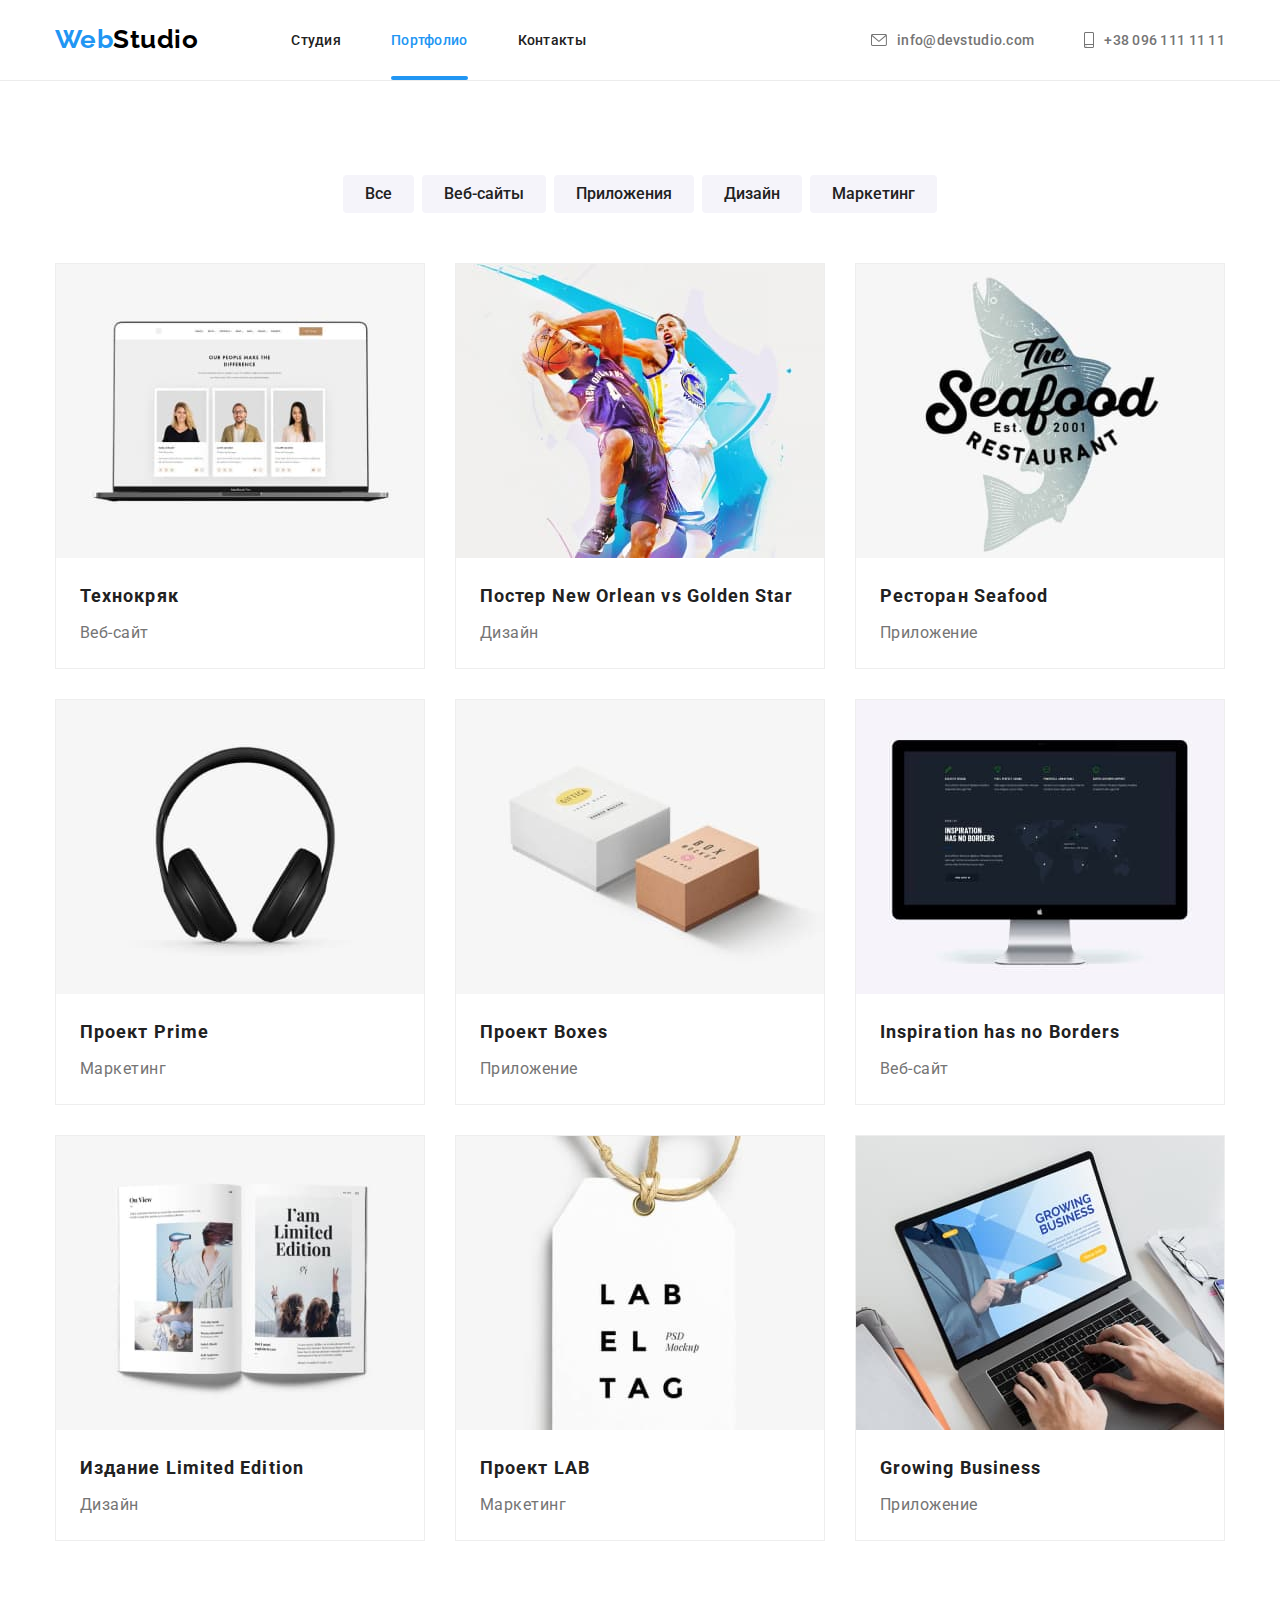
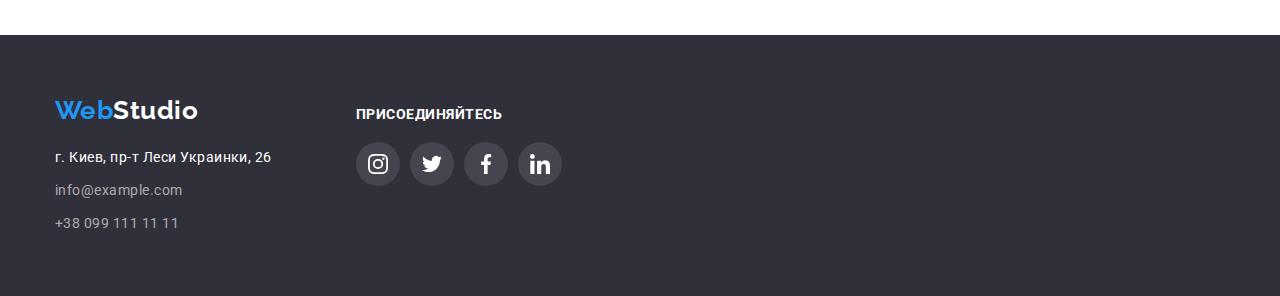
==== portfolio.html @ aeb09029 "добавляет рассылку в футер" ====
<!DOCTYPE html>
<html lang="ru">
<head>
    <meta charset="UTF-8">
    <meta name="viewport" content="width=device-width, initial-scale=1.0">
    <title>Портфолио</title>
    <link rel="stylesheet" href="https://cdnjs.cloudflare.com/ajax/libs/modern-normalize/1.0.0/modern-normalize.min.css">
    <link rel="preconnect" href="https://fonts.gstatic.com">
    <link href="https://fonts.googleapis.com/css2?family=Raleway:wght@700&family=Roboto:wght@400;500;700;900&display=swap" rel="stylesheet">
    <link rel="stylesheet" href="./css/styles.css">
</head>
<body>
    <header class="header">
        <div class="container">
        <nav class="navigation">
            <a class="logotype" href="/"><span class="web">Web</span>Studio</a>
            <ul class="navigation-list">
                <li class="navigation-list-item">
                    <a class="navigation-list-link" href="./index.html">Студия</a>
                </li>
                <li class="navigation-list-item"> 
                    <a class="navigation-list-link current" href="#">Портфолио</a>
                </li>
                <li class="navigation-list-item">
                    <a class="navigation-list-link" href="#">Контакты</a>
                </li>
            </ul>
        </nav>
        <address class="address">
            <ul class="address-link">
                <li class="address-link-item">
                    <a class="address-list-link" href="mailto:info@devstudio.com">
                        <svg class="icon-envelope">
                            <use href="./images/icon/sprite.svg#icon-envelope"></use>
                        </svg> info@devstudio.com</a>
                </li>
                <li class="address-link-item">
                    <a class="address-list-link" href="tel:+380961111111">
                        <svg class="icon-smartphone">
                            <use href="./images/icon/sprite.svg#icon-smartphone"></use>
                        </svg> +38 096 111 11 11</a>
                </li>
            </ul>
        </address>
        </div>
    </header>
    <main>
        <section class="portfolio">
            <div class="container">
            <h1 hidden>Портфолио</h1>
            <ul class="portfolio-list">
                <li class="portfolio-list-item">
                    <button class="filter-btn" type="button">Все</button>
                </li>
                <li class="portfolio-list-item">
                    <button class="filter-btn" type="button">Веб-сайты</button>
                </li>
                <li class="portfolio-list-item">
                    <button class="filter-btn" type="button">Приложения</button>
                </li>
                <li class="portfolio-list-item">
                    <button class="filter-btn" type="button">Дизайн</button>
                </li>
                <li class="portfolio-list-item">
                    <button class="filter-btn" type="button">Маркетинг</button>
                </li>
            </ul> 
            <ul class="cards">
                <li class="cards-list">
                    <a class="cards-list-link" href="">
                        <div class="cards-img-wrapper">
                        <img class="cards-img" src="./images/portfolio/technokryak.jpg" 
                        alt="экран ноутбука" width="370" height="294">
                        <p class="overlay">Технокряк это современная площадка распространения коронавируса. Компании используют эту платформу для цифрового шпионажа и атак на защищённые сервера конкурентов.</p>
                        </div>
                        <div class="text">
                        <h2 class="title-card">Технокряк</h2> 
                        <p class="subtitle-card">Веб-сайт</p>
                        </div>
                    </a>
                </li>
                <li class="cards-list">
                    <a class="cards-list-link" href="">
                        <div class="cards-img-wrapper">
                        <img class="cards-img" src="./images/portfolio/poster.jpg" 
                        alt="два баскетболиста" width="370" height="294">
                        <p class="overlay">Технокряк это современная площадка распространения коронавируса. Компании используют эту платформу для цифрового шпионажа и атак на защищённые сервера конкурентов.</p>
                        </div>
                        <div class="text">
                        <h2 class="title-card">Постер <span lang="en"></span>New Orlean vs Golden Star</span></h2> 
                        <p class="subtitle-card">Дизайн</p>
                        </div>
                    </a>
                </li>
                <li class="cards-list">
                    <a class="cards-list-link" href="">
                        <div class="cards-img-wrapper">
                        <img class="cards-img" src="./images/portfolio/restoran.jpg" 
                        alt="эмблема ресторана" width="370" height="294">
                        <p class="overlay">Технокряк это современная площадка распространения коронавируса. Компании используют эту платформу
                            для цифрового шпионажа и атак на защищённые сервера конкурентов.</p>
                        </div>
                        <div class="text">
                        <h2 class="title-card">Ресторан <span lang="en">Seafood</span></h2> 
                        <p class="subtitle-card">Приложение</p>
                        </div>
                    </a>
                </li>
                <li class="cards-list">
                    <a class="cards-list-link" href="">
                        <div class="cards-img-wrapper">
                        <img class="cards-img" src="./images/portfolio/proekt-prime.jpg" 
                        alt="наушники" width="370" height="294">
                        <p class="overlay">Технокряк это современная площадка распространения коронавируса. Компании используют эту платформу
                            для цифрового шпионажа и атак на защищённые сервера конкурентов.</p>
                        </div>
                        <div class="text">
                        <h2 class="title-card">Проект <span lang="en">Prime</span></h2> 
                        <p class="subtitle-card">Маркетинг</p>
                        </div>
                    </a>
                </li>
                <li class="cards-list">
                    <a class="cards-list-link" href="">
                        <div class="cards-img-wrapper">
                        <img class="cards-img" src="./images/portfolio/proekt-boxes.jpg" 
                        alt="две коробочки" width="370" height="294">
                        <p class="overlay">Технокряк это современная площадка распространения коронавируса. Компании используют эту платформу
                            для цифрового шпионажа и атак на защищённые сервера конкурентов.</p>
                        </div>
                        <div class="text">
                        <h2 class="title-card">Проект <span lang="en">Boxes</span></h2> 
                        <p class="subtitle-card">Приложение</p>     
                        </div>
                    </a>
                </li>
                <li class="cards-list">
                    <a class="cards-list-link" href="">
                        <div class="cards-img-wrapper">
                        <img class="cards-img" src="./images/portfolio/ispiration.jpg" 
                        alt="экран монитора" width="370" height="294">
                        <p class="overlay">Технокряк это современная площадка распространения коронавируса. Компании используют эту платформу
                            для цифрового шпионажа и атак на защищённые сервера конкурентов.</p>
                        </div>
                        <div class="text">
                        <h2 class="title-card" lang="en">Inspiration has no Borders</h2> 
                        <p class="subtitle-card">Веб-сайт</p>
                        </div>
                    </a>
                </li>
                <li class="cards-list">
                    <a class="cards-list-link" href="">
                        <div class="cards-img-wrapper">
                        <img class="cards-img" src="./images/portfolio/izdanie-limited-edition.jpg" 
                        alt="разворот журнала" width="370" height="294">
                        <p class="overlay">Технокряк это современная площадка распространения коронавируса. Компании используют эту платформу
                            для цифрового шпионажа и атак на защищённые сервера конкурентов.</p>
                        </div>
                        <div class="text">
                        <h2 class="title-card">Издание <span lang="en">Limited Edition</span></h2> 
                        <p class="subtitle-card">Дизайн</p>
                        </div>
                    </a>
                </li>
                <li class="cards-list">
                    <a class="cards-list-link" href="">
                        <div class="cards-img-wrapper">
                        <img class="cards-img" src="./images/portfolio/proekt-lab.jpg" 
                        alt="бирка" width="370" height="294">
                        <p class="overlay">Технокряк это современная площадка распространения коронавируса. Компании используют эту платформу
                            для цифрового шпионажа и атак на защищённые сервера конкурентов.</p>
                        </div>
                        <div class="text">
                        <h2 class="title-card">Проект <span lang="en">LAB</span></h2> 
                        <p class="subtitle-card">Маркетинг</p>
                        </div>
                    </a>
                </li>
                <li class="cards-list">
                    <a class="cards-list-link" href="">
                        <div class="cards-img-wrapper">
                        <img class="cards-img" src="./images/portfolio/growing-business.jpg" 
                        alt="ноутбук" width="370" height="294">
                        <p class="overlay">Технокряк это современная площадка распространения коронавируса. Компании используют эту платформу
                            для цифрового шпионажа и атак на защищённые сервера конкурентов.</p>
                        </div>
                        <div class="text">
                        <h2 class="title-card" lang="en">Growing Business</h2> 
                        <p class="subtitle-card">Приложение</p>
                        </div>
                    </a> 
                </li>
            </ul>
            </div>
        </section>
    </main>
    <footer>
        <div class="container footer">
            <div class="footer-address">
                <a class="logotype footer-logo" href="/"><span class="web">Web</span><span class="studio">Studio</span></a>
                <ul class="footer-address-list">
                    <li class="footer-address-item">
                        <a class="footer-address-link" href="https://goo.gl/maps/tAQsHYisjX12qwub9">г. Киев, пр-т Леси
                            Украинки, 26</a>
                    </li>
                    <li class="footer-address-item mail">
                        <a class="footer-mail-link" href="mailto:info@example.com">info@example.com</a>
                    </li>
                    <li class="footer-address-item">
                        <a class="footer-tel-link" href="tel:+380991111111">+38 099 111 11 11</a>
                    </li>
                </ul>
            </div>
    
            <div class="footer-social-links">
                <p class="join">присоединяйтесь</p>
                <ul class="social-list">
                    <li class="social-list-item">
                        <a href="" class="social-list-link footer-link">
                            <svg class="social-list-icon">
                                <use href="./images/icon/sprite.svg#icon-instagram"></use>
                            </svg>
                        </a>
                    </li>
                    <li class="social-list-item">
                        <a href="" class="social-list-link footer-link">
                            <svg class="social-list-icon">
                                <use href="./images/icon/sprite.svg#icon-twitter"></use>
                            </svg>
                        </a>
                    </li>
                    <li class="social-list-item">
                        <a href="" class="social-list-link footer-link">
                            <svg class="social-list-icon">
                                <use href="./images/icon/sprite.svg#icon-facebook"></use>
                            </svg>
                        </a>
                    </li>
                    <li class="social-list-item">
                        <a href="" class="social-list-link footer-link">
                            <svg class="social-list-icon">
                                <use href="./images/icon/sprite.svg#icon-linkedin"></use>
                            </svg>
                        </a>
                    </li>
                </ul>
            </div>
        </div>
    </footer>
    </body>
    </html>
---- css/styles.css ----
:root {
  --text-font: "Roboto", sans-serif;
  --logo-font: "Raleway", sans-serif;
  --main-text-color: #757575;
  --title-text-color: #212121;
  --accent-color: #2196f3;
  --main-bg-color: #ffffff;
  --accent-bg-color: #f5f4fa;
  --header-bg-color: #2f303a;
  --link-color: #afb1b8;
}
.container {
  width: 1200px;
  margin-left: auto;
  margin-right: auto;
  padding-left: 15px;
  padding-right: 15px;
}

body {
  font-family: var(--text-font);
  color: var(--main-text-color);
  letter-spacing: 0.03em;
}

img {
  display: block;
}

.address,
.footer-address-list {
  font-style: normal;
}

a {
  text-decoration: none;
}

ul {
  padding: 0;
  margin: 0;
  list-style-type: none;
}

/* ========== COMPONENTS ========== */

.hero,
footer {
  background-color: var(--header-bg-color);
}

.header,
.advantages,
.doing,
.portfolio {
  background-color: var(--main-bg-color);
}

.team {
  background-color: var(--accent-bg-color);
}

.logotype {
  font-family: var(--logo-font);
  font-weight: 700;
  font-size: 26px;
  line-height: 1.192;
  color: #000000;
}
.web {
  color: var(--accent-color);
}

.studio {
  color: #ffffff;
}

.social-list {
  display: flex;
  margin: 0 auto;
  justify-content: center;
  align-content: center;
}

.social-list-link {
  display: flex;
  justify-content: center;
  align-items: center;
  width: 44px;
  height: 44px;
  background-color: var(--main-bg-color);
  fill: var(--link-color);
  border-radius: 50%;
  transition: background-color 250ms cubic-bezier(0.4, 0, 0.2, 1);
}

.social-list-item:not(:last-child) {
  margin-right: 10px;
}

.social-list-link:hover,
.social-list-link:focus {
  background-color: var(--accent-color);
}

.social-list-icon {
  width: 20px;
  height: 20px;
  transition: fill 250ms cubic-bezier(0.4, 0, 0.2, 1);
}

.social-list-link:hover .social-list-icon,
.social-list-link:focus .social-list-icon {
  fill: var(--main-bg-color);
}

/* ========== END COMPONENTS ========== */

/* ========== HEADER ========== */

.header .container {
  display: flex;
  align-items: center;
}

.header {
  border-bottom: 1px solid #ececec;
  align-items: center;
}

.navigation {
  display: flex;
  align-items: center;
}

.navigation-list {
  display: flex;
}

.address-link {
  display: flex;
}

.icon-envelope {
  width: 16px;
  height: 12px;
  fill: var(--main-text-color);
  margin-right: 10px;
  transition: fill 250ms cubic-bezier(0.4, 0, 0.2, 1);
}

.icon-smartphone {
  width: 10px;
  height: 16px;
  fill: var(--main-text-color);
  margin-right: 10px;
  transition: fill 250ms cubic-bezier(0.4, 0, 0.2, 1);
}

.navigation-list-link,
.address-list-link {
  padding-top: 32px;
  padding-bottom: 32px;
}

.address-link-item {
  display: flex;
  align-items: center;
}

.address-link-item:not(:last-child) {
  margin-right: 50px;
}

.address {
  margin-left: auto;
}

.logotype {
  margin-right: 93px;
  padding-top: 24px;
  padding-bottom: 25px;
}

.navigation-list-item:not(:last-child) {
  margin-right: 50px;
}

.navigation-list-link {
  font-weight: 500;
  font-size: 14px;
  line-height: 1.143;
  letter-spacing: 0.02em;
  color: var(--title-text-color);
  transition: color 250ms cubic-bezier(0.4, 0, 0.2, 1);
}

.navigation-list-link:hover,
.navigation-list-link:focus {
  color: var(--accent-color);
  cursor: pointer;
}

.navigation-list-link.current {
  color: var(--accent-color);
  position: relative;
}

.navigation-list-link.current::after {
  content: "";
  position: absolute;
  left: 0;
  bottom: 0;
  border-bottom: 4px solid var(--accent-color);
  border-radius: 2px;
  width: 100%;
}

.address-list-link {
  display: flex;
  font-weight: 500;
  font-size: 14px;
  line-height: 1.143;
  letter-spacing: 0.02em;
  color: var(--main-text-color);
  align-items: center;
  transition: color 250ms cubic-bezier(0.4, 0, 0.2, 1);
}

.address-list-link:hover,
.address-list-link:focus {
  color: var(--accent-color);
  cursor: pointer;
}

.address-list-link:hover .icon-envelope,
.address-list-link:focus .icon-envelope {
  fill: var(--accent-color);
  cursor: pointer;
}

.address-list-link:hover .icon-smartphone,
.address-list-link:focus .icon-smartphone {
  fill: var(--accent-color);
  cursor: pointer;
}

/* ========== END HEADER ========== */

/* ========== HERO ========== */
.hero {
  max-width: 1600px;
  margin: 0 auto;
  padding-top: 200px;
  padding-bottom: 200px;
  text-align: center;

  background-image: linear-gradient(
      to right,
      rgba(47, 48, 58, 0.4),
      rgba(47, 48, 58, 0.4)
    ),
    url(../images/hero/hero-img.jpg);
  background-size: cover;
  background-repeat: no-repeat;
  background-position: center;
}

.hero-title {
  margin-top: 0;
  margin-bottom: 30px;
  width: 696px;
  font-weight: 900;
  font-size: 44px;
  line-height: 1.364;
  letter-spacing: 0.06em;
  text-transform: uppercase;
  color: #ffffff;
  text-align: center;
  margin-left: auto;
  margin-right: auto;
}

.service-btn {
  display: inline-block;
  min-width: 200px;
  height: 50px;
  padding: 10px 32px;
  border-radius: 4px;
  font-weight: 700;
  font-size: 16px;
  line-height: 1.875;
  letter-spacing: 0.06em;
  background-color: var(--accent-color);
  color: #ffffff;
  border: none;
}

.service-btn:hover,
.service-btn:focus {
  cursor: pointer;
}
/* ========== END HERO ========== */

/* ========== ADVANTAGES ========== */

.advantages {
  padding-top: 94px;
  padding-bottom: 94px;
}

.advantages-list {
  display: flex;
}

.icon-box {
  display: flex;
  justify-content: center;
  align-items: center;
  height: 120px;
  background-color: var(--accent-bg-color);
}

.advantages-icon {
  width: 70px;
  height: 70px;
}

.advantages-list-item {
  width: 270px;
}

.advantages-list-item:not(:last-child) {
  margin-right: 30px;
}

.advantages-list-name {
  margin-top: 30px;
  margin-bottom: 10px;
  color: var(--title-text-color);
  font-weight: 700;
  font-size: 14px;
  line-height: 1.143;
  text-align: left;
  text-transform: uppercase;
}

.advantages-list-description {
  height: 75px;
  margin-top: 0;
  margin-bottom: 0;
  font-weight: 400;
  font-size: 14px;
  line-height: 1.714;
  text-align: left;
}

/* ========== END ADVANTAGES ========== */

/* ========== DOING ========== */

.doing {
  padding-bottom: 94px;
}

.title-doing {
  margin-top: 0;
  margin-bottom: 50px;
  color: var(--title-text-color);
  font-weight: 700;
  font-size: 36px;
  line-height: 1.167;
  text-align: center;
}

.doing-list {
  display: flex;
}

.doing-list {
  margin-left: -15px;
  margin-right: -15px;
}

.doing-list-item {
  margin-left: 15px;
  margin-right: 15px;
  position: relative;
}

.description-doing {
  margin: 0;
  padding: 0;
  font-weight: 700;
  font-size: 14px;
  line-height: 1.143;
  text-align: center;
  letter-spacing: 0.03em;
  text-transform: uppercase;
  font-family: var(--text-font);
  color: var(--main-bg-color);

  position: absolute;
  background-color: rgba(47, 48, 58, 0.8);
  bottom: 0;
  left: 0;
  width: 100%;
  padding-top: 27px;
  padding-bottom: 27px;
}
/* ========== END DOING ========== */

/* ========== TEAM ========== */

.team {
  padding-top: 94px;
  padding-bottom: 94px;
}

.team-title {
  margin-top: 0;
  margin-bottom: 50px;
  color: var(--title-text-color);
  font-weight: 700;
  font-size: 36px;
  line-height: 1.167;
  text-align: center;
}

.team-list {
  display: flex;
  margin-top: 0;
  margin-bottom: 0;
}

.team-list-item {
  width: 270px;
  box-shadow: 0px 1px 3px rgba(0, 0, 0, 0.12), 0px 1px 1px rgba(0, 0, 0, 0.14),
    0px 2px 1px rgba(0, 0, 0, 0.2);
  border-radius: 0px 0px 4px 4px;
}

.team-list-img {
  border-radius: 0px;
}

.team-list-item:not(:last-child) {
  margin-right: 30px;
}

.team-card {
  background-color: var(--main-bg-color);
  padding-top: 30px;
  padding-bottom: 16px;
  padding-left: 32px;
  padding-right: 32px;
}

.team-name {
  color: var(--title-text-color);
  font-weight: 500;
  font-size: 16px;
  line-height: 1.188;
  text-align: center;
  margin-top: 0;
  margin-bottom: 10px;
}

.team-position {
  font-weight: 400;
  font-size: 16px;
  line-height: 1.188;
  text-align: center;
  margin-top: 0;
  margin-bottom: 16px;
}

/* ========== END TEAM ========== */

/* ======= REGULAR CUSTOMERS ====== */

.customers {
  padding-top: 94px;
  padding-bottom: 94px;
}

.customer-title {
  margin-top: 0;
  margin-bottom: 50px;
  color: var(--title-text-color);
  font-weight: 700;
  font-size: 36px;
  line-height: 1.167;
  text-align: center;
}

.customers-list {
  display: flex;
  align-items: center;
  justify-content: center;
  margin-left: auto;
  margin-right: auto;
}

.customers-list-item {
  width: 170px;
  height: 90px;
}

.customers-list-link {
  display: flex;
  width: 100%;
  height: 100%;
  border: 1px solid var(--link-color);
  border-radius: 4px;
  align-items: center;
  margin-left: auto;
  margin-right: auto;
  justify-content: center;
  transition: border-color 250ms cubic-bezier(0.4, 0, 0.2, 1);
}

.customer-list-icon {
  transition: fill 250ms cubic-bezier(0.4, 0, 0.2, 1);
}

.customers-list-item:not(:last-child) {
  margin-right: 30px;
}

.logo-1 {
  fill: var(--link-color);
  width: 44px;
  height: 49px;
}

.logo-2 {
  fill: var(--link-color);
  width: 40px;
  height: 52px;
}

.logo-3 {
  fill: var(--link-color);
  width: 41px;
  height: 43px;
}

.logo-4 {
  fill: var(--link-color);
  width: 80px;
  height: 42px;
}

.logo-5 {
  fill: var(--link-color);
  width: 59px;
  height: 47px;
}

.logo-6 {
  fill: var(--link-color);
  width: 88px;
  height: 45px;
}

.customers-list-link:hover,
.customers-list-link:focus {
  border-color: var(--accent-color);
}

.customers-list-link:hover .customer-list-icon,
.customers-list-link:focus .customer-list-icon {
  fill: var(--accent-color);
}

/* ======= END REGULAR CUSTOMERS ====== */

/* ========== FOOTER ========== */

footer {
  padding-top: 60px;
  padding-bottom: 60px;
}
.container.footer {
  display: flex;
  align-items: baseline;
}
.footer-logo {
  padding: 0;
  margin: 0;
}

.footer-address-item.mail {
  margin-top: 9px;
  margin-bottom: 9px;
}

.footer-address-list {
  width: 231px;
  margin-right: 0;
  margin-top: 20px;
}

.footer-address-link {
  font-weight: 400;
  font-size: 14px;
  line-height: 1.714;
  color: #ffffff;
}

.footer-mail-link,
.footer-tel-link {
  font-weight: 400;
  font-size: 14px;
  line-height: 1.714;
  color: rgba(255, 255, 255, 0.6);
}

.footer-address {
  margin-right: 70px;
}

.footer-social-links {
  display: flex;
  flex-wrap: wrap;
  width: 206px;
  align-items: baseline;
  margin-right: 93px;
}

.join,
.subscription-title {
  margin-top: 0;
  margin-bottom: 20px;
  color: var(--main-bg-color);
  font-weight: 700;
  font-size: 14px;
  line-height: 1.143;
  /* text-align: center; */
  text-transform: uppercase;
}

.footer-link {
  background-color: rgba(255, 255, 255, 0.1);
  fill: var(--main-bg-color);
  border-radius: 50%;
}

.subscription {
  display: block;
  width: 570px;
}

.subscription-input {
  display: inline-flex;
  align-items: center;
  width: 358px;
  padding-top: 15px;
  padding-bottom: 15px;
  padding-left: 16px;
  margin-right: 12px;
  background-color: inherit;
  font-weight: 400;
  font-size: 16px;
  line-height: 1.25;
  border: 1px solid rgba(255, 255, 255, 0.3);
  filter: drop-shadow(0px 4px 4px rgba(0, 0, 0, 0.15));
  border-radius: 4px;
}

/* ========== END FOOTER ========== */

/* ========== PORTFOLIO BUTTON ========== */

.portfolio {
  padding-top: 94px;
  padding-bottom: 94px;
}
.portfolio-list {
  display: flex;
  margin-bottom: 50px;
  justify-content: center;
  margin-left: auto;
  margin-right: auto;
}

.portfolio-list-item:not(:last-child) {
  margin-right: 8px;
}

.filter-btn {
  padding: 6px 22px;
  border-radius: 4px;
  font-weight: 500;
  font-size: 16px;
  line-height: 1.625;
  text-align: center;
  border: none;
  color: var(--title-text-color);
  background-color: var(--accent-bg-color);
  transition: color 250ms cubic-bezier(0.4, 0, 0.2, 1),
    background-color 250ms cubic-bezier(0.4, 0, 0.2, 1),
    box-shadow 250ms cubic-bezier(0.4, 0, 0.2, 1);
}

.filter-btn:hover,
.filter-btn:focus {
  background-color: var(--accent-color);
  color: #ffffff;
  cursor: pointer;
  box-shadow: 0px 3px 1px rgba(0, 0, 0, 0.1), 0px 1px 2px rgba(0, 0, 0, 0.08),
    0px 2px 2px rgba(0, 0, 0, 0.12);
  border-radius: 4px;
}

/* ========== END PORTFOLIO BUTTON ========== */

/* ========== CARDS ========== */

.cards {
  display: flex;
  flex-wrap: wrap;
}

.cards-list {
  /* width: calc((100%-60px) / 3); */
  width: 370px;
  border: 1px solid #eeeeee;
  margin-right: 30px;
}

.cards-list:hover {
  display: block;
  box-shadow: 0px 1px 1px rgba(0, 0, 0, 0.12), 0px 4px 4px rgba(0, 0, 0, 0.06),
    1px 4px 6px rgba(0, 0, 0, 0.16);
}

.cards-list:nth-child(3n) {
  margin-right: 0;
}

.cards-list:not(:nth-last-child(-n + 3)) {
  margin-bottom: 30px;
}

.cards-img-wrapper,
.cards-list {
  position: relative;
  overflow: hidden;
}

.overlay {
  margin: 0;
  padding: 63px 24px;
  font-family: var(--text-font);
  font-weight: 400;
  font-size: 18px;
  line-height: 1.556;
  letter-spacing: 0.03em;
  color: #ffffff;

  position: absolute;
  left: 0;
  top: 0;
  width: 100%;
  height: 100%;
  background: rgba(33, 150, 243, 0.9);
  transform: translateY(100%);
  transition: transform 250ms cubic-bezier(0.4, 0, 0.2, 1);
}

.cards-list-link:hover .overlay,
.cards-list-link:focus .overlay {
  transform: translateY(0);
}

.text {
  margin: 0;
  padding: 20px 24px;
}

.title-card {
  margin: 0;
  padding: 0;
  height: 36px;
  font-weight: 700;
  font-size: 18px;
  line-height: 2;
  margin-bottom: 4px;
  letter-spacing: 0.06em;
  color: var(--title-text-color);
}

.subtitle-card {
  margin: 0;
  font-weight: 400;
  font-size: 16px;
  line-height: 1.875;
  color: var(--main-text-color);
}
/* ========== END CARDS ========== */

/* ======== MODAL WINDOW ======== */

.is-hidden {
  visibility: hidden;
  opacity: 0;
  pointer-events: none;
}

.backdrop {
  position: fixed;
  top: 0;
  left: 0;
  width: 100%;
  height: 100%;
  background-color: rgba(0, 0, 0, 0.2);
  transition: all 250ms cubic-bezier(0.4, 0, 0.2, 1);
}

.modal {
  position: absolute;
  top: 50%;
  left: 50%;
  transform: translate(-50%, -50%);
  width: 528px;
  height: 581px;
  background-color: #ffffff;
  box-shadow: 0px 1px 3px rgba(0, 0, 0, 0.12), 0px 1px 1px rgba(0, 0, 0, 0.14),
    0px 2px 1px rgba(0, 0, 0, 0.2);
  border-radius: 4px;
}

.modal-close-btn {
  position: absolute;
  top: 8px;
  right: 8px;
  width: 30px;
  height: 30px;
  background: transparent;
  border: 1px solid rgba(0, 0, 0, 0.1);
  border-radius: 50%;
  cursor: pointer;
}

.close-btn {
  position: absolute;
  width: 18px;
  height: 18px;
  top: 50%;
  left: 50%;
  transform: translate(-50%, -50%);
}

/* ======= END MODAL WINDOW ======= */
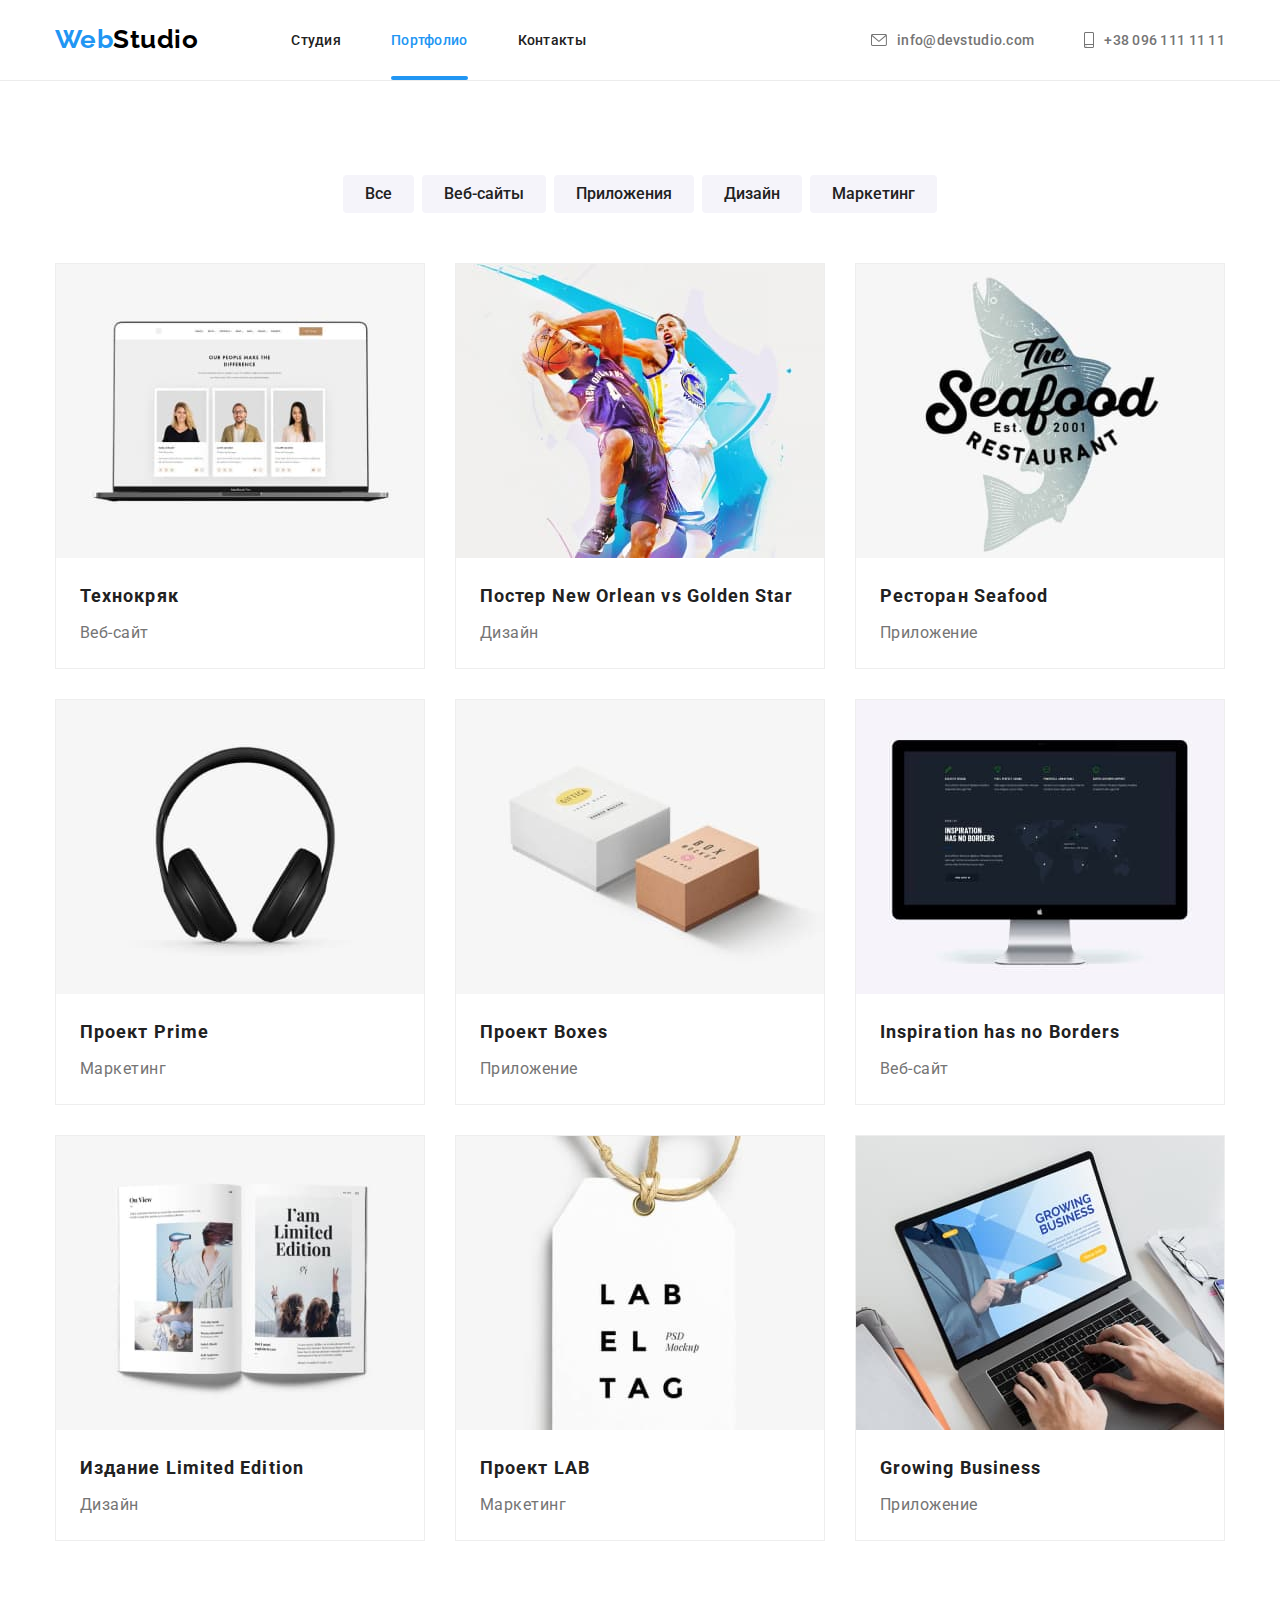
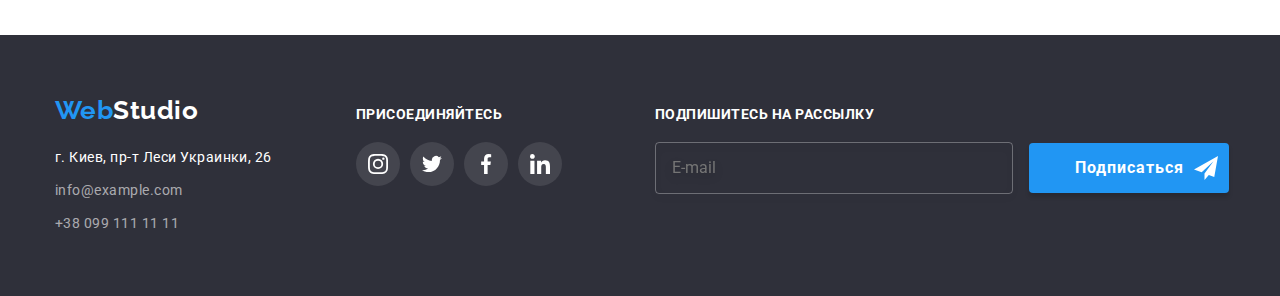
==== commit 222a08dc: "исправляет дз6" ====
--- a/portfolio.html
+++ b/portfolio.html
@@ -245,6 +245,19 @@
                     </li>
                 </ul>
             </div>
+
+            <div class="subscription">
+                <p class="subscription-title">Подпишитесь на рассылку</p>
+                <form action="#" class="subscription-form">
+                    <input type="email" name="mail" id="mail" placeholder="E-mail" class="subscription-input">
+                    <button type="submit" class="send-btn">Подписаться
+                        <svg class="send">
+                            <use href="./images/icon/sprite.svg#send"></use>
+                        </svg>
+                    </button>
+                </form>
+            </div>
+            
         </div>
     </footer>
     </body>
--- a/css/styles.css
+++ b/css/styles.css
@@ -40,6 +40,17 @@
   padding: 0;
   margin: 0;
   list-style-type: none;
+}
+
+.visually-hidden {
+  position: absolute !important;
+  clip: rect(1px 1px 1px 1px); /* IE6, IE7 */
+  clip: rect(1px, 1px, 1px, 1px);
+  padding: 0 !important;
+  border: 0 !important;
+  height: 1px !important;
+  width: 1px !important;
+  overflow: hidden;
 }
 
 /* ========== COMPONENTS ========== */
@@ -649,7 +660,7 @@
 
 .subscription {
   display: block;
-  width: 570px;
+  min-width: 580px;
 }
 
 .subscription-input {
@@ -661,12 +672,42 @@
   padding-left: 16px;
   margin-right: 12px;
   background-color: inherit;
+  color: #ffffff;
   font-weight: 400;
   font-size: 16px;
   line-height: 1.25;
   border: 1px solid rgba(255, 255, 255, 0.3);
   filter: drop-shadow(0px 4px 4px rgba(0, 0, 0, 0.15));
   border-radius: 4px;
+}
+
+.send-btn {
+  display: inline-block;
+  position: relative;
+  align-items: center;
+  text-align: center;
+  margin: 0 auto;
+  width: 200px;
+  padding-top: 10px;
+  padding-bottom: 10px;
+  background: var(--accent-color);
+  box-shadow: 0px 4px 4px rgba(0, 0, 0, 0.15);
+  border-radius: 4px;
+  border: none;
+  font-weight: 700;
+  font-size: 16px;
+  line-height: 1.875;
+  letter-spacing: 0.06em;
+  color: #ffffff;
+}
+
+.send {
+  position: absolute;
+  top: 25%;
+  width: 24px;
+  height: 24px;
+  fill: #ffffff;
+  margin-left: 10px;
 }
 
 /* ========== END FOOTER ========== */
@@ -826,10 +867,22 @@
   transform: translate(-50%, -50%);
   width: 528px;
   height: 581px;
+  padding: 40px;
   background-color: #ffffff;
   box-shadow: 0px 1px 3px rgba(0, 0, 0, 0.12), 0px 1px 1px rgba(0, 0, 0, 0.14),
     0px 2px 1px rgba(0, 0, 0, 0.2);
   border-radius: 4px;
+}
+
+.message {
+  margin: 0;
+  margin-bottom: 2px;
+  padding: 0;
+  font-weight: 700;
+  font-size: 20px;
+  line-height: 1.15;
+  text-align: center;
+  color: var(--title-text-color);
 }
 
 .modal-close-btn {
@@ -853,4 +906,143 @@
   transform: translate(-50%, -50%);
 }
 
+.modal-close-btn:hover,
+.modal-close-btn:focus {
+  outline: none;
+}
+
+.close-btn:hover,
+.close-btn:focus {
+  fill: var(--accent-color);
+}
+
+.modal-form {
+  display: flex;
+  flex-direction: column;
+}
+
+.modal-form-input-label {
+  margin-top: 10px;
+  margin-bottom: 4px;
+  font-size: 12px;
+  line-height: 1.67;
+  letter-spacing: 0.01em;
+}
+
+.modal-form-input-wrapper {
+  display: block;
+  position: relative;
+}
+
+.modal-form-input {
+  display: block;
+  width: 100%;
+  height: 40px;
+  border: 1px solid rgba(33, 33, 33, 0.2);
+  border-radius: 4px;
+  padding-left: 42px;
+  transition: border-color 250ms cubic-bezier(0.4, 0, 0.2, 1);
+}
+
+.modal-form-input:focus + .modal-form-icon {
+  fill: var(--accent-color);
+}
+
+.modal-form-input:focus {
+  outline: none;
+  border-color: var(--accent-color);
+}
+
+.modal-form-icon {
+  position: absolute;
+  top: 50%;
+  left: 12px;
+  transform: translateY(-50%);
+  display: block;
+  width: 18px;
+  height: 18px;
+  fill: var(--title-text-color);
+  transition: fill 250ms cubic-bezier(0.4, 0, 0.2, 1);
+}
+
+.modal-form-message {
+  display: block;
+  width: 100%;
+  height: 120px;
+  padding: 12px 16px;
+  border: 1px solid rgba(33, 33, 33, 0.2);
+  border-radius: 4px;
+  font-size: 14px;
+  line-height: 1.143;
+  letter-spacing: 0.01em;
+  resize: none;
+  transition: border-color 250ms cubic-bezier(0.4, 0, 0.2, 1);
+}
+
+.modal-form-message:focus {
+  outline: none;
+  border-color: var(--accent-color);
+}
+
+.modal-form-message::placeholder {
+  color: rgba(117, 117, 117, 0.5);
+}
+
+.modal-form-label-policy::before {
+  display: inline-block;
+  width: 16px;
+  height: 15px;
+  outline: 1px solid var(--title-text-color);
+  content: "";
+  margin-right: 8px;
+}
+
+.modal-form-check-policy:checked + .modal-form-label-policy::before {
+  background-color: var(--accent-color);
+  background-image: url("../images/icon/check.svg");
+}
+
+.modal-form-check-policy:focus + .modal-form-label-policy::before {
+  /* outline: 1px solid var(--accent-color); */
+}
+
+.modal-form-label-policy {
+  display: flex;
+  align-items: center;
+  flex-wrap: wrap;
+  margin-top: 20px;
+  margin-bottom: 30px;
+  font-weight: 400;
+  font-size: 14px;
+  line-height: 1.714;
+  text-decoration: var(--accent-color);
+}
+
+.link {
+  margin-left: 5px;
+}
+
+.modal-form-btn {
+  min-width: 200px;
+  border: none;
+  padding: 10px 55px;
+  font-weight: 700;
+  font-size: 16px;
+  line-height: 1.875;
+  letter-spacing: 0.06em;
+  background: var(--accent-color);
+  color: #ffffff;
+  box-shadow: 0px 4px 4px rgba(0, 0, 0, 0.15);
+  border-radius: 4px;
+  cursor: pointer;
+  transition: background-color 250ms cubic-bezier(0.4, 0, 0.2, 1);
+  align-self: center;
+}
+
+.modal-form-btn:hover,
+.modal-form-btn:focus {
+  background-color: #188ce8;
+  outline: none;
+}
+
 /* ======= END MODAL WINDOW ======= */
